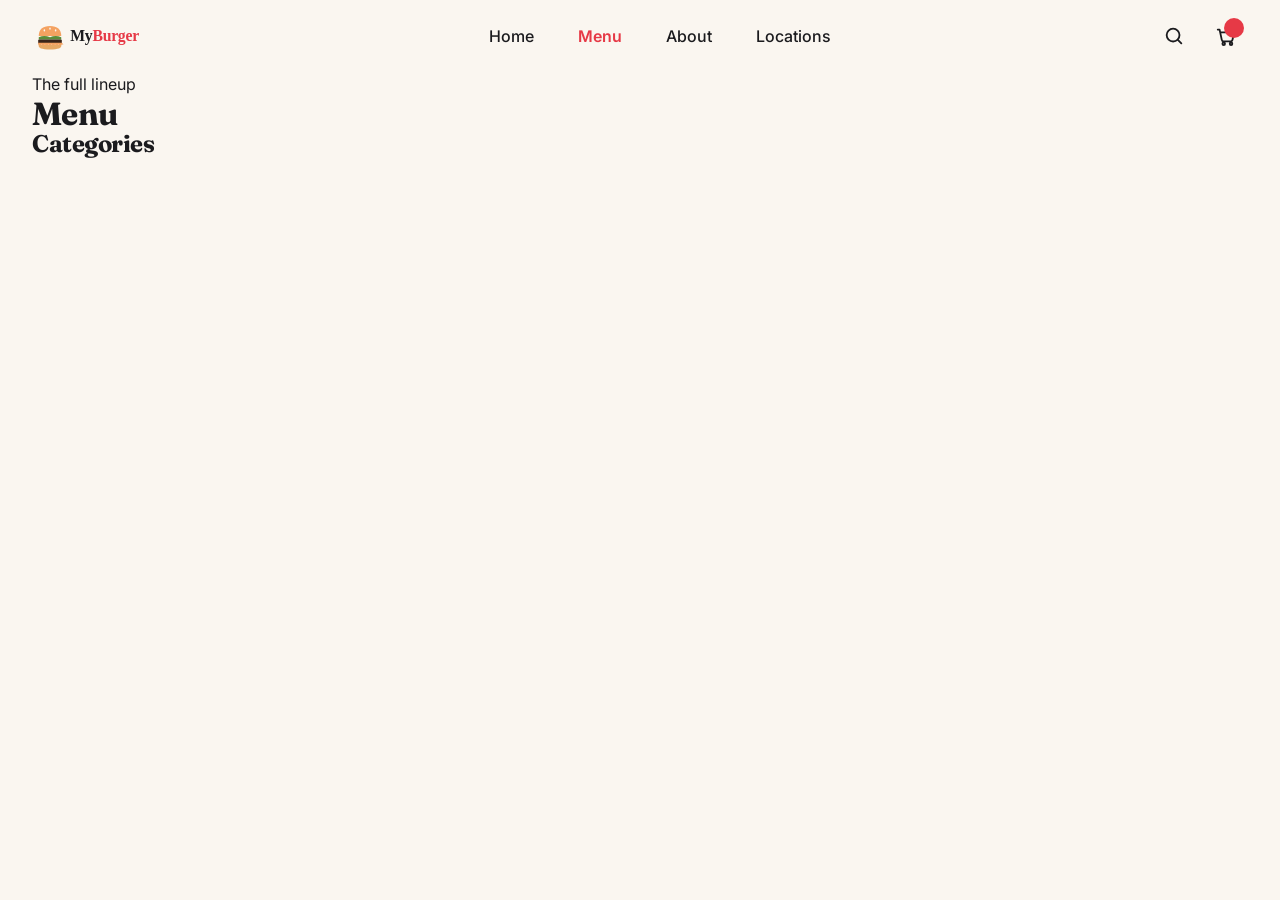
==== menu.html @ c3a46e9c "[Phase 3/Task 3] menu.html -- sticky sidebar + product grid + mobile pill chips + sticky cart bar ==" ====
<!DOCTYPE html>
<html lang="en">
<head>
  <meta charset="UTF-8" />
  <meta name="viewport" content="width=device-width, initial-scale=1, viewport-fit=cover" />
  <meta name="theme-color" content="#FAF6F0" />
  <meta name="description" content="The full MyBurger menu -- burgers, sides, drinks, combos, desserts. Customise and add to cart." />
  <title>MyBurger -- Menu</title>

  <link rel="icon" type="image/svg+xml" href="/assets/img/logo.svg" />

  <link rel="preconnect" href="https://fonts.googleapis.com" />
  <link rel="preconnect" href="https://fonts.gstatic.com" crossorigin />
  <link rel="stylesheet" href="https://fonts.googleapis.com/css2?family=Fraunces:opsz,wght@9..144,700;9..144,900&family=Inter:wght@400;500;600;700&display=swap" />

  <link rel="stylesheet" href="/assets/css/tokens.css" />
  <link rel="stylesheet" href="/assets/css/reset.css" />
  <link rel="stylesheet" href="/assets/css/components.css" />
  <link rel="stylesheet" href="/assets/css/layout-customer.css" />
  <link rel="stylesheet" href="/assets/css/pages/menu.css" />
</head>
<body>
  <div class="c-shell">

    <div data-slot="c-topnav"></div>

    <main class="c-main c-menu" id="main">

      <header class="c-menu__heading c-container">
        <p class="c-menu__eyebrow">The full lineup</p>
        <h1 class="c-menu__title">Menu</h1>
      </header>

      <!-- Mobile horizontal category pill chips (sticky under top-nav) -->
      <nav class="c-menu__chips" aria-label="Category filters" data-menu-chips></nav>

      <div class="c-menu__layout c-container">

        <!-- Desktop sticky category sidebar -->
        <aside class="c-menu__sidebar" aria-label="Categories">
          <h2 class="c-menu__sidebar-title">Categories</h2>
          <ul class="c-menu__sidebar-list" role="list" data-menu-sidebar></ul>
        </aside>

        <!-- Product grid (sections per category) -->
        <section class="c-menu__content" aria-live="polite" data-menu-content>
          <!-- Sections injected by menu.js -->
        </section>
      </div>
    </main>

    <!-- Sticky bottom view-cart bar (mobile, when cart > 0) -->
    <a href="/cart.html"
       class="c-sticky-cart"
       data-cart-sticky
       hidden
       aria-label="View cart">
      <span class="c-sticky-cart__count" data-cart-sticky-count>0</span>
      <span data-cart-sticky-label>View Cart</span>
      <span class="c-sticky-cart__total" data-cart-sticky-total>RM 0.00</span>
    </a>

    <div data-slot="c-bottomnav"></div>
  </div>

  <script src="/assets/js/state.js"></script>
  <script src="/assets/js/api.js"></script>
  <script src="/assets/js/ui.js"></script>
  <script src="/assets/js/customer/nav.js"></script>
  <script src="/assets/js/customer/menu.js"></script>
  <script>
    document.addEventListener('DOMContentLoaded', function () {
      if (window.MyBurger && window.MyBurger.api && window.MyBurger.api.hydrate) {
        window.MyBurger.api.hydrate();
      }
      var nav = window.MyBurger && window.MyBurger.customer && window.MyBurger.customer.nav;
      if (nav) {
        nav.renderTopNav('menu');
        nav.renderBottomNav('menu');
      }
      if (window.MyBurger && window.MyBurger.customer && window.MyBurger.customer.menu) {
        window.MyBurger.customer.menu.render();
      }
    });
  </script>
</body>
</html>
---- assets/css/tokens.css ----
/* ============================================================
   MyBurger -- Design Tokens
   Single source of truth for colors, type, spacing, radius,
   shadow, motion, and breakpoints. All other CSS files reference
   these custom properties. Do not redeclare values here in
   pages/* or components.css -- consume them.
   ============================================================ */

:root {
  /* ---------- Color: Brand palette ---------- */
  --clr-red:      #E63946;   /* Ketchup-red -- primary CTA, active state, error */
  --clr-red-700:  #B62A36;   /* Hover/pressed for primary */
  --clr-red-100:  #FCE3E5;   /* Soft red surface for low-emphasis alerts */

  --clr-mustard:  #F4A261;   /* Mustard -- accent, hover wash, secondary CTA */
  --clr-mustard-700: #C57A3F;
  --clr-mustard-100: #FCEBD8;

  --clr-char:     #1B1B1E;   /* Charcoal -- primary text, dark nav, sidebar */
  --clr-char-800: #2A2A2E;
  --clr-char-600: #4A4A52;

  --clr-cream:    #FAF6F0;   /* Page background -- warmer than #fff */
  --clr-cream-200: #F2EBE0;  /* Card surface on cream pages */

  --clr-pickle:   #5C8C3A;   /* Pickle-green -- dietary, success, "open" state */
  --clr-pickle-700: #466B2C;
  --clr-pickle-100: #E2EFD4;

  --clr-muted:    #6B6B70;   /* Muted body grey -- secondary text, helper labels */
  --clr-line:     #E6E1D7;   /* Hairline divider, input border resting */
  --clr-line-strong: #C9C1B0; /* Stronger divider, input border focus halo */

  --clr-white:    #FFFFFF;
  --clr-black:    #000000;

  /* ---------- Color: Status semantics ---------- */
  --clr-success:  #5C8C3A;   /* aliases pickle */
  --clr-warning:  #F4A261;   /* aliases mustard */
  --clr-danger:   #E63946;   /* aliases red */
  --clr-info:     #3A7BBF;

  /* Time-elapsed chips on Orders kanban */
  --clr-chip-green:  #5C8C3A;  /* < 5 minutes */
  --clr-chip-amber:  #D89B2F;  /* < 10 minutes */
  --clr-chip-red:    #E63946;  /* > 10 minutes */

  /* ---------- Color: Semantic aliases ---------- */
  --bg-page:      var(--clr-cream);
  --bg-surface:   var(--clr-white);
  --bg-surface-alt: var(--clr-cream-200);
  --bg-sidebar:   var(--clr-char);
  --bg-overlay:   rgba(27, 27, 30, 0.55);  /* Modal scrim */

  --text-primary:   var(--clr-char);
  --text-secondary: var(--clr-muted);
  --text-inverse:   var(--clr-cream);
  --text-link:      var(--clr-red);

  --border-default: var(--clr-line);
  --border-strong:  var(--clr-line-strong);

  /* ---------- Typography: Families ---------- */
  --font-display: 'Fraunces', 'Recoleta', Georgia, 'Times New Roman', serif;
  --font-body:    'Inter', system-ui, -apple-system, 'Segoe UI', Roboto, sans-serif;
  --font-mono:    'JetBrains Mono', ui-monospace, SFMono-Regular, Menlo, monospace;

  /* ---------- Typography: Size scale (rem) ---------- */
  --fs-12: 0.75rem;   /* 12px -- micro labels, chip text */
  --fs-14: 0.875rem;  /* 14px -- helper, small body */
  --fs-16: 1rem;      /* 16px -- body default */
  --fs-18: 1.125rem;  /* 18px -- lead body */
  --fs-20: 1.25rem;   /* 20px -- subheading */
  --fs-24: 1.5rem;    /* 24px -- card title */
  --fs-28: 1.75rem;   /* 28px -- section heading mobile */
  --fs-32: 2rem;      /* 32px -- section heading desktop */
  --fs-40: 2.5rem;    /* 40px -- page title */
  --fs-48: 3rem;      /* 48px -- hero mobile */
  --fs-64: 4rem;      /* 64px -- hero desktop */
  --fs-80: 5rem;      /* 80px -- hero XL desktop */
  --fs-96: 6rem;      /* 96px -- hero giant (only used for ultra-wide) */

  /* ---------- Typography: Weights ---------- */
  --fw-regular: 400;
  --fw-medium:  500;
  --fw-semibold: 600;
  --fw-bold:    700;
  --fw-black:   900;

  /* ---------- Typography: Line height ---------- */
  --lh-tight:   1.1;
  --lh-snug:    1.25;
  --lh-normal:  1.5;
  --lh-relaxed: 1.65;

  /* ---------- Typography: Tracking ---------- */
  --tracking-tight:  -0.02em;
  --tracking-normal:  0;
  --tracking-wide:    0.04em;
  --tracking-caps:    0.08em;

  /* ---------- Spacing scale (4px base) ---------- */
  --sp-0:   0;
  --sp-1:   0.25rem;   /* 4px */
  --sp-2:   0.5rem;    /* 8px */
  --sp-3:   0.75rem;   /* 12px */
  --sp-4:   1rem;      /* 16px */
  --sp-5:   1.25rem;   /* 20px */
  --sp-6:   1.5rem;    /* 24px */
  --sp-8:   2rem;      /* 32px */
  --sp-10:  2.5rem;    /* 40px */
  --sp-12:  3rem;      /* 48px */
  --sp-16:  4rem;      /* 64px */
  --sp-20:  5rem;      /* 80px */
  --sp-24:  6rem;      /* 96px */

  /* ---------- Radius ---------- */
  --radius-input:  8px;
  --radius-card:   12px;
  --radius-sheet:  16px;
  --radius-pill:   999px;

  /* ---------- Shadow ---------- */
  --shadow-rest:    0 4px 16px rgba(0, 0, 0, 0.06);
  --shadow-hover:   0 8px 24px rgba(0, 0, 0, 0.10);
  --shadow-modal:   0 24px 64px rgba(0, 0, 0, 0.18);
  --shadow-drawer:  -16px 0 48px rgba(0, 0, 0, 0.12);
  --shadow-sheet:    0 -12px 32px rgba(0, 0, 0, 0.10);
  --shadow-inset-focus: inset 0 0 0 2px var(--clr-red);

  /* ---------- Z-index scale ---------- */
  --z-base:        0;
  --z-sticky:      100;   /* top-nav, bottom-nav, sticky bars */
  --z-dropdown:    200;
  --z-overlay:     900;   /* scrim */
  --z-drawer:      1000;
  --z-modal:       1100;
  --z-toast:       1200;

  /* ---------- Motion ---------- */
  --ease-out:      cubic-bezier(0.16, 1, 0.3, 1);
  --ease-in-out:   cubic-bezier(0.65, 0, 0.35, 1);
  --dur-fast:      120ms;
  --dur-base:      180ms;
  --dur-slow:      280ms;
  --dur-sheet:     320ms;

  /* Add-to-cart pop animation duration matches plan spec (180ms ease-out) */
  --dur-pop:       180ms;

  /* ---------- Touch / hit target ---------- */
  --touch-min:     44px;
  --touch-comfort: 48px;

  /* ---------- Breakpoints (for JS reference; CSS uses media queries directly) ---------- */
  --bp-mobile-max:  767px;
  --bp-tablet-min:  768px;
  --bp-tablet-max:  1023px;
  --bp-desktop-min: 1024px;
  --bp-wide-min:    1440px;

  /* ---------- Layout: Fixed chrome dimensions ---------- */
  --nav-height-desktop:    72px;
  --nav-height-mobile:     56px;
  --bottom-nav-height:     64px;
  --sidebar-width:         200px;
  --sidebar-width-collapsed: 64px;
  --container-max:         1280px;
}

/* ---------- Dark surface inversion for admin sidebar / overlays ---------- */
.is-dark {
  --bg-surface:   var(--clr-char);
  --text-primary: var(--clr-cream);
  --text-secondary: rgba(250, 246, 240, 0.65);
  --border-default: rgba(250, 246, 240, 0.12);
}
---- assets/css/components.css ----
/* ============================================================
   MyBurger -- Components
   Reusable UI primitives consumed by every page. Load order:
     1. tokens.css  (variables)
     2. reset.css   (baseline)
     3. components.css  (this file)
     4. layout-*.css    (page chrome)
     5. pages/*.css     (per-page overrides)
   ============================================================ */


/* ============================================================
   Buttons
   .btn is the base; modifiers set palette + emphasis.
   Variants: .btn--primary, .btn--secondary, .btn--ghost
   Sizes:    .btn--sm, .btn--lg, .btn--block
   ============================================================ */

.btn {
  display: inline-flex;
  align-items: center;
  justify-content: center;
  gap: var(--sp-2);
  min-height: var(--touch-min);
  padding: var(--sp-3) var(--sp-5);
  border-radius: var(--radius-pill);
  font-family: var(--font-body);
  font-size: var(--fs-16);
  font-weight: var(--fw-semibold);
  letter-spacing: var(--tracking-normal);
  line-height: var(--lh-snug);
  text-align: center;
  white-space: nowrap;
  cursor: pointer;
  user-select: none;
  transition:
    background-color var(--dur-base) var(--ease-out),
    color            var(--dur-base) var(--ease-out),
    box-shadow       var(--dur-base) var(--ease-out),
    transform        var(--dur-fast) var(--ease-out);
}

.btn:disabled,
.btn[aria-disabled='true'] {
  opacity: 0.5;
  cursor: not-allowed;
  pointer-events: none;
}

.btn:active:not(:disabled) {
  transform: translateY(1px);
}

/* ---- Primary: ketchup-red, white text, the headline CTA ---- */
.btn--primary {
  background-color: var(--clr-red);
  color: var(--clr-white);
  box-shadow: var(--shadow-rest);
}

.btn--primary:hover:not(:disabled) {
  background-color: var(--clr-red-700);
  box-shadow: var(--shadow-hover);
}

/* ---- Secondary: charcoal outline on cream, for "View Menu" pair-CTA ---- */
.btn--secondary {
  background-color: transparent;
  color: var(--clr-char);
  box-shadow: inset 0 0 0 1.5px var(--clr-char);
}

.btn--secondary:hover:not(:disabled) {
  background-color: var(--clr-char);
  color: var(--clr-cream);
}

/* ---- Ghost: text-only, subtle hover wash. For toolbar / inline actions ---- */
.btn--ghost {
  background-color: transparent;
  color: var(--clr-char);
  padding-inline: var(--sp-4);
}

.btn--ghost:hover:not(:disabled) {
  background-color: var(--clr-mustard-100);
  color: var(--clr-char);
}

/* ---- Danger: destructive actions (delete, refund, 86) ---- */
.btn--danger {
  background-color: transparent;
  color: var(--clr-red);
  box-shadow: inset 0 0 0 1.5px var(--clr-red);
}

.btn--danger:hover:not(:disabled) {
  background-color: var(--clr-red);
  color: var(--clr-white);
}

/* ---- Size + width modifiers ---- */
.btn--sm {
  min-height: 36px;
  padding: var(--sp-2) var(--sp-3);
  font-size: var(--fs-14);
}

.btn--lg {
  min-height: var(--touch-comfort);
  padding: var(--sp-4) var(--sp-8);
  font-size: var(--fs-18);
}

.btn--block {
  display: flex;
  width: 100%;
}

/* Add-to-cart pop animation -- attach .is-pop briefly via JS after add */
@keyframes mb-cart-pop {
  0%   { transform: scale(1); }
  50%  { transform: scale(1.08); }
  100% { transform: scale(1); }
}

.btn.is-pop {
  animation: mb-cart-pop var(--dur-pop) var(--ease-out);
}


/* ============================================================
   Card
   Generic surface used by product tiles, KPI cards, widget panels.
   ============================================================ */

.card {
  background-color: var(--bg-surface);
  border-radius: var(--radius-card);
  box-shadow: var(--shadow-rest);
  overflow: hidden;
  transition: box-shadow var(--dur-base) var(--ease-out),
              transform  var(--dur-base) var(--ease-out);
}

.card--interactive {
  cursor: pointer;
}

.card--interactive:hover {
  box-shadow: var(--shadow-hover);
  transform: translateY(-2px);
}

.card__media {
  position: relative;
  aspect-ratio: 4 / 3;
  background-color: var(--bg-surface-alt);
  overflow: hidden;
}

.card__media--portrait {
  aspect-ratio: 4 / 5;
}

.card__media img {
  width: 100%;
  height: 100%;
  object-fit: cover;
  transition: transform var(--dur-slow) var(--ease-out);
}

.card--interactive:hover .card__media img {
  transform: scale(1.03);
}

.card__body {
  padding: var(--sp-4);
  display: flex;
  flex-direction: column;
  gap: var(--sp-2);
}

.card__title {
  font-family: var(--font-display);
  font-size: var(--fs-20);
  font-weight: var(--fw-bold);
  line-height: var(--lh-snug);
  color: var(--text-primary);
}

.card__desc {
  font-size: var(--fs-14);
  color: var(--text-secondary);
  line-height: var(--lh-normal);
  display: -webkit-box;
  -webkit-line-clamp: 2;
  -webkit-box-orient: vertical;
  overflow: hidden;
}

.card__price {
  font-family: var(--font-body);
  font-variant-numeric: tabular-nums;
  font-size: var(--fs-16);
  font-weight: var(--fw-semibold);
  color: var(--text-primary);
}

.card__footer {
  display: flex;
  align-items: center;
  justify-content: space-between;
  padding-top: var(--sp-2);
}


/* ============================================================
   Modal (centered overlay -- desktop + tablet)
   Pair with .modal-overlay for backdrop scrim.
   ============================================================ */

.modal-overlay {
  position: fixed;
  inset: 0;
  background-color: var(--bg-overlay);
  z-index: var(--z-overlay);
  opacity: 0;
  pointer-events: none;
  transition: opacity var(--dur-base) var(--ease-out);
}

.modal-overlay.is-open {
  opacity: 1;
  pointer-events: auto;
}

.modal {
  position: fixed;
  top: 50%;
  left: 50%;
  transform: translate(-50%, -48%) scale(0.96);
  width: min(560px, calc(100vw - var(--sp-8)));
  max-height: calc(100dvh - var(--sp-12));
  background-color: var(--bg-surface);
  border-radius: var(--radius-card);
  box-shadow: var(--shadow-modal);
  z-index: var(--z-modal);
  display: flex;
  flex-direction: column;
  opacity: 0;
  pointer-events: none;
  transition:
    opacity   var(--dur-base) var(--ease-out),
    transform var(--dur-base) var(--ease-out);
}

.modal.is-open {
  transform: translate(-50%, -50%) scale(1);
  opacity: 1;
  pointer-events: auto;
}

.modal__header {
  display: flex;
  align-items: center;
  justify-content: space-between;
  gap: var(--sp-3);
  padding: var(--sp-4) var(--sp-5);
  border-bottom: 1px solid var(--border-default);
}

.modal__title {
  font-family: var(--font-display);
  font-size: var(--fs-24);
  font-weight: var(--fw-bold);
  color: var(--text-primary);
}

.modal__close {
  width: var(--touch-min);
  height: var(--touch-min);
  border-radius: var(--radius-pill);
  display: inline-flex;
  align-items: center;
  justify-content: center;
  color: var(--clr-muted);
  transition: background-color var(--dur-fast) var(--ease-out),
              color            var(--dur-fast) var(--ease-out);
}

.modal__close:hover {
  background-color: var(--clr-cream-200);
  color: var(--clr-char);
}

.modal__body {
  padding: var(--sp-5);
  overflow-y: auto;
  flex: 1;
}

.modal__footer {
  display: flex;
  align-items: center;
  justify-content: flex-end;
  gap: var(--sp-3);
  padding: var(--sp-4) var(--sp-5);
  border-top: 1px solid var(--border-default);
  background-color: var(--bg-surface);
  position: sticky;
  bottom: 0;
}


/* ============================================================
   Drawer (right-side slide -- desktop cart, admin detail)
   ============================================================ */

.drawer {
  position: fixed;
  top: 0;
  right: 0;
  width: min(420px, 100vw);
  height: 100dvh;
  background-color: var(--bg-surface);
  box-shadow: var(--shadow-drawer);
  z-index: var(--z-drawer);
  transform: translateX(100%);
  display: flex;
  flex-direction: column;
  transition: transform var(--dur-slow) var(--ease-out);
}

.drawer.is-open {
  transform: translateX(0);
}

.drawer__header {
  display: flex;
  align-items: center;
  justify-content: space-between;
  gap: var(--sp-3);
  padding: var(--sp-4) var(--sp-5);
  border-bottom: 1px solid var(--border-default);
}

.drawer__title {
  font-family: var(--font-display);
  font-size: var(--fs-20);
  font-weight: var(--fw-bold);
}

.drawer__body {
  padding: var(--sp-5);
  overflow-y: auto;
  flex: 1;
}

.drawer__footer {
  padding: var(--sp-4) var(--sp-5);
  border-top: 1px solid var(--border-default);
  background-color: var(--bg-surface);
}


/* ============================================================
   Bottom Sheet (mobile cart, customization modal, detail panes)
   ============================================================ */

.sheet {
  position: fixed;
  left: 0;
  right: 0;
  bottom: 0;
  max-height: 92dvh;
  background-color: var(--bg-surface);
  border-top-left-radius: var(--radius-sheet);
  border-top-right-radius: var(--radius-sheet);
  box-shadow: var(--shadow-sheet);
  z-index: var(--z-drawer);
  transform: translateY(100%);
  display: flex;
  flex-direction: column;
  transition: transform var(--dur-sheet) var(--ease-out);
}

.sheet.is-open {
  transform: translateY(0);
}

.sheet__grabber {
  width: 40px;
  height: 4px;
  border-radius: var(--radius-pill);
  background-color: var(--clr-line-strong);
  margin: var(--sp-3) auto var(--sp-2);
}

.sheet__header {
  display: flex;
  align-items: center;
  justify-content: space-between;
  gap: var(--sp-3);
  padding: var(--sp-2) var(--sp-5) var(--sp-3);
}

.sheet__title {
  font-family: var(--font-display);
  font-size: var(--fs-20);
  font-weight: var(--fw-bold);
}

.sheet__body {
  padding: var(--sp-4) var(--sp-5);
  overflow-y: auto;
  flex: 1;
}

.sheet__footer {
  padding: var(--sp-4) var(--sp-5);
  border-top: 1px solid var(--border-default);
  background-color: var(--bg-surface);
  position: sticky;
  bottom: 0;
}


/* ============================================================
   Pill Chip (category filters, dietary tags, status filters)
   ============================================================ */

.pill {
  display: inline-flex;
  align-items: center;
  gap: var(--sp-2);
  min-height: 32px;
  padding: var(--sp-1) var(--sp-3);
  border-radius: var(--radius-pill);
  background-color: var(--bg-surface);
  color: var(--text-primary);
  font-size: var(--fs-14);
  font-weight: var(--fw-medium);
  line-height: 1;
  white-space: nowrap;
  box-shadow: inset 0 0 0 1px var(--border-default);
  cursor: pointer;
  user-select: none;
  transition:
    background-color var(--dur-fast) var(--ease-out),
    color            var(--dur-fast) var(--ease-out),
    box-shadow       var(--dur-fast) var(--ease-out);
}

.pill:hover {
  background-color: var(--clr-cream-200);
}

.pill.is-active {
  background-color: var(--clr-char);
  color: var(--clr-cream);
  box-shadow: inset 0 0 0 1px var(--clr-char);
}

.pill--dietary {
  background-color: var(--clr-pickle-100);
  color: var(--clr-pickle-700);
  box-shadow: inset 0 0 0 1px var(--clr-pickle-100);
}

.pill--spicy {
  background-color: var(--clr-red-100);
  color: var(--clr-red-700);
  box-shadow: inset 0 0 0 1px var(--clr-red-100);
}


/* ============================================================
   Badge (cart count, status, low-stock indicator)
   ============================================================ */

.badge {
  display: inline-flex;
  align-items: center;
  justify-content: center;
  min-width: 20px;
  height: 20px;
  padding: 0 6px;
  border-radius: var(--radius-pill);
  background-color: var(--clr-red);
  color: var(--clr-white);
  font-size: var(--fs-12);
  font-weight: var(--fw-bold);
  line-height: 1;
  font-variant-numeric: tabular-nums;
}

.badge--muted {
  background-color: var(--clr-muted);
}

.badge--success {
  background-color: var(--clr-success);
}

.badge--warning {
  background-color: var(--clr-chip-amber);
  color: var(--clr-char);
}

.badge--danger {
  background-color: var(--clr-danger);
}

.badge--dot {
  width: 8px;
  height: 8px;
  min-width: 0;
  padding: 0;
}

/* Status -- order kanban chips (NEW / PREP / READY / DONE) */
.status {
  display: inline-flex;
  align-items: center;
  gap: var(--sp-1);
  padding: 2px var(--sp-2);
  border-radius: var(--radius-pill);
  font-size: var(--fs-12);
  font-weight: var(--fw-semibold);
  letter-spacing: var(--tracking-caps);
  text-transform: uppercase;
}

.status--new      { background-color: var(--clr-red-100);    color: var(--clr-red-700); }
.status--prep     { background-color: var(--clr-mustard-100); color: var(--clr-mustard-700); }
.status--ready    { background-color: var(--clr-pickle-100); color: var(--clr-pickle-700); }
.status--done     { background-color: var(--clr-cream-200);  color: var(--clr-muted); }

/* Time-elapsed chip on Orders kanban */
.time-chip {
  display: inline-flex;
  align-items: center;
  gap: var(--sp-1);
  font-size: var(--fs-12);
  font-weight: var(--fw-semibold);
  font-variant-numeric: tabular-nums;
}

.time-chip--green { color: var(--clr-chip-green); }
.time-chip--amber { color: var(--clr-chip-amber); }
.time-chip--red   { color: var(--clr-chip-red);   }


/* ============================================================
   Quantity Stepper ([-] N [+])
   ============================================================ */

.qty {
  display: inline-flex;
  align-items: center;
  gap: var(--sp-2);
  background-color: var(--bg-surface);
  border-radius: var(--radius-pill);
  box-shadow: inset 0 0 0 1px var(--border-default);
  padding: var(--sp-1);
}

.qty__btn {
  width: 36px;
  height: 36px;
  border-radius: var(--radius-pill);
  display: inline-flex;
  align-items: center;
  justify-content: center;
  color: var(--clr-char);
  font-size: var(--fs-20);
  font-weight: var(--fw-bold);
  line-height: 1;
  transition: background-color var(--dur-fast) var(--ease-out);
}

.qty__btn:hover:not(:disabled) {
  background-color: var(--clr-cream-200);
}

.qty__btn:disabled {
  color: var(--clr-line-strong);
  cursor: not-allowed;
}

.qty__value {
  min-width: 24px;
  text-align: center;
  font-size: var(--fs-16);
  font-weight: var(--fw-semibold);
  font-variant-numeric: tabular-nums;
}

/* The "+ add to cart" round button used on product cards */
.qty-add {
  width: 40px;
  height: 40px;
  border-radius: var(--radius-pill);
  background-color: var(--clr-red);
  color: var(--clr-white);
  display: inline-flex;
  align-items: center;
  justify-content: center;
  font-size: var(--fs-20);
  font-weight: var(--fw-bold);
  line-height: 1;
  box-shadow: var(--shadow-rest);
  cursor: pointer;
  transition: background-color var(--dur-fast) var(--ease-out),
              box-shadow       var(--dur-fast) var(--ease-out),
              transform        var(--dur-fast) var(--ease-out);
}

.qty-add:hover {
  background-color: var(--clr-red-700);
  box-shadow: var(--shadow-hover);
}


/* ============================================================
   Form Inputs (text, email, tel, number, textarea, select)
   ============================================================ */

.field {
  display: flex;
  flex-direction: column;
  gap: var(--sp-2);
}

.field__label {
  font-size: var(--fs-14);
  font-weight: var(--fw-medium);
  color: var(--text-primary);
}

.field__hint {
  font-size: var(--fs-12);
  color: var(--text-secondary);
}

.field__error {
  font-size: var(--fs-12);
  color: var(--clr-danger);
}

.input,
.textarea,
.select {
  width: 100%;
  min-height: var(--touch-min);
  padding: var(--sp-3) var(--sp-4);
  background-color: var(--bg-surface);
  color: var(--text-primary);
  border-radius: var(--radius-input);
  box-shadow: inset 0 0 0 1px var(--border-default);
  font-family: var(--font-body);
  font-size: var(--fs-16);
  line-height: var(--lh-normal);
  transition: box-shadow var(--dur-fast) var(--ease-out),
              background-color var(--dur-fast) var(--ease-out);
}

.input::placeholder,
.textarea::placeholder {
  color: var(--clr-muted);
}

.input:hover,
.textarea:hover,
.select:hover {
  box-shadow: inset 0 0 0 1px var(--border-strong);
}

.input:focus,
.textarea:focus,
.select:focus {
  outline: none;
  box-shadow: inset 0 0 0 2px var(--clr-red);
}

.input.is-error,
.textarea.is-error,
.select.is-error {
  box-shadow: inset 0 0 0 2px var(--clr-danger);
}

.textarea {
  min-height: 96px;
  resize: vertical;
  padding-block: var(--sp-3);
}

.select {
  appearance: none;
  background-image: linear-gradient(45deg, transparent 50%, var(--clr-char) 50%),
                    linear-gradient(135deg, var(--clr-char) 50%, transparent 50%);
  background-position:
    calc(100% - 18px) calc(50% + 2px),
    calc(100% - 13px) calc(50% + 2px);
  background-size: 5px 5px, 5px 5px;
  background-repeat: no-repeat;
  padding-right: var(--sp-8);
}

/* ---- Radio + Checkbox row ---- */
.choice {
  display: inline-flex;
  align-items: center;
  gap: var(--sp-2);
  min-height: var(--touch-min);
  padding: var(--sp-2) var(--sp-3);
  border-radius: var(--radius-input);
  cursor: pointer;
  user-select: none;
  transition: background-color var(--dur-fast) var(--ease-out);
}

.choice:hover {
  background-color: var(--clr-cream-200);
}

.choice input[type='radio'],
.choice input[type='checkbox'] {
  width: 20px;
  height: 20px;
  accent-color: var(--clr-red);
  cursor: pointer;
}

.choice__label {
  font-size: var(--fs-16);
  color: var(--text-primary);
}

.choice__price {
  margin-left: auto;
  font-size: var(--fs-14);
  color: var(--text-secondary);
  font-variant-numeric: tabular-nums;
}

/* Inline group of choices (radio set or checkbox set) */
.choice-group {
  display: flex;
  flex-wrap: wrap;
  gap: var(--sp-2);
}


/* ============================================================
   Toast (top-right ephemeral notification)
   ============================================================ */

.toast-stack {
  position: fixed;
  top: var(--sp-5);
  right: var(--sp-5);
  display: flex;
  flex-direction: column;
  gap: var(--sp-2);
  z-index: var(--z-toast);
  pointer-events: none;
}

@media (max-width: 767px) {
  .toast-stack {
    top: auto;
    bottom: calc(var(--bottom-nav-height) + var(--sp-4));
    left: var(--sp-4);
    right: var(--sp-4);
    align-items: stretch;
  }
}

.toast {
  display: flex;
  align-items: flex-start;
  gap: var(--sp-3);
  min-width: 280px;
  max-width: 420px;
  padding: var(--sp-3) var(--sp-4);
  background-color: var(--clr-char);
  color: var(--clr-cream);
  border-radius: var(--radius-card);
  box-shadow: var(--shadow-hover);
  font-size: var(--fs-14);
  line-height: var(--lh-snug);
  pointer-events: auto;
  transform: translateX(16px);
  opacity: 0;
  transition: opacity var(--dur-base) var(--ease-out),
              transform var(--dur-base) var(--ease-out);
}

.toast.is-show {
  opacity: 1;
  transform: translateX(0);
}

.toast--success {
  background-color: var(--clr-pickle-700);
}

.toast--warning {
  background-color: var(--clr-mustard-700);
  color: var(--clr-char);
}

.toast--danger {
  background-color: var(--clr-red-700);
}

.toast__icon {
  font-size: var(--fs-18);
  line-height: 1;
}

.toast__message {
  flex: 1;
}

.toast__close {
  color: inherit;
  opacity: 0.7;
  font-size: var(--fs-16);
  line-height: 1;
  padding: 0 var(--sp-1);
  transition: opacity var(--dur-fast) var(--ease-out);
}

.toast__close:hover {
  opacity: 1;
}


/* ============================================================
   Utility primitives used inside components
   ============================================================ */

.divider {
  height: 1px;
  background-color: var(--border-default);
  border: 0;
  margin-block: var(--sp-3);
}

.hstack {
  display: flex;
  flex-direction: row;
  align-items: center;
  gap: var(--sp-3);
}

.vstack {
  display: flex;
  flex-direction: column;
  gap: var(--sp-3);
}

.spacer {
  flex: 1;
}
---- assets/css/layout-customer.css ----
/* ============================================================
   MyBurger -- Customer Layout
   Page chrome shared by every customer-facing surface:
   top-nav, mobile bottom-nav, hero, bento grid, product
   card grid, sticky cart bar, footer. Load AFTER components.css.
   ============================================================ */


/* ============================================================
   Customer Shell
   ============================================================ */

.c-shell {
  display: flex;
  flex-direction: column;
  min-height: 100dvh;
  background-color: var(--bg-page);
}

.c-main {
  flex: 1;
  width: 100%;
}

/* On mobile, leave room for the fixed bottom-nav so content does not hide under it */
@media (max-width: 767px) {
  .c-main {
    padding-bottom: calc(var(--bottom-nav-height) + var(--sp-4));
  }
}

.c-container {
  width: 100%;
  max-width: var(--container-max);
  margin-inline: auto;
  padding-inline: var(--sp-4);
}

@media (min-width: 768px) {
  .c-container {
    padding-inline: var(--sp-6);
  }
}

@media (min-width: 1024px) {
  .c-container {
    padding-inline: var(--sp-8);
  }
}


/* ============================================================
   Top Nav (sticky, transparent over hero -> solid on scroll)
   The .is-solid class is toggled by JS once page scroll > 16px.
   ============================================================ */

.c-topnav {
  position: sticky;
  top: 0;
  z-index: var(--z-sticky);
  width: 100%;
  background-color: transparent;
  backdrop-filter: none;
  transition:
    background-color var(--dur-base) var(--ease-out),
    box-shadow       var(--dur-base) var(--ease-out),
    backdrop-filter  var(--dur-base) var(--ease-out);
}

.c-topnav.is-solid {
  background-color: rgba(250, 246, 240, 0.92);
  backdrop-filter: saturate(140%) blur(10px);
  box-shadow: 0 1px 0 var(--border-default);
}

.c-topnav__inner {
  display: flex;
  align-items: center;
  gap: var(--sp-4);
  height: var(--nav-height-mobile);
  max-width: var(--container-max);
  margin-inline: auto;
  padding-inline: var(--sp-4);
}

@media (min-width: 1024px) {
  .c-topnav__inner {
    height: var(--nav-height-desktop);
    padding-inline: var(--sp-8);
    gap: var(--sp-6);
  }
}

.c-topnav__logo {
  display: inline-flex;
  align-items: center;
  gap: var(--sp-2);
  height: 36px;
}

.c-topnav__logo img,
.c-topnav__logo svg {
  height: 100%;
  width: auto;
}

.c-topnav__links {
  display: none;
  align-items: center;
  gap: var(--sp-5);
  flex: 1;
  justify-content: center;
}

@media (min-width: 1024px) {
  .c-topnav__links {
    display: inline-flex;
  }
}

.c-topnav__link {
  font-family: var(--font-body);
  font-size: var(--fs-16);
  font-weight: var(--fw-medium);
  color: var(--text-primary);
  padding: var(--sp-2) var(--sp-3);
  border-radius: var(--radius-pill);
  position: relative;
  transition: color var(--dur-fast) var(--ease-out),
              background-color var(--dur-fast) var(--ease-out);
}

.c-topnav__link:hover {
  background-color: var(--clr-mustard-100);
}

.c-topnav__link.is-active {
  color: var(--clr-red);
  font-weight: var(--fw-semibold);
}

.c-topnav__actions {
  display: inline-flex;
  align-items: center;
  gap: var(--sp-2);
  margin-left: auto;
}

.c-topnav__icon-btn {
  position: relative;
  width: var(--touch-min);
  height: var(--touch-min);
  border-radius: var(--radius-pill);
  display: inline-flex;
  align-items: center;
  justify-content: center;
  color: var(--clr-char);
  transition: background-color var(--dur-fast) var(--ease-out);
}

.c-topnav__icon-btn:hover {
  background-color: var(--clr-cream-200);
}

.c-topnav__icon-btn svg {
  width: 22px;
  height: 22px;
}

.c-topnav__cart-badge {
  position: absolute;
  top: 4px;
  right: 4px;
  pointer-events: none;
}

.c-topnav__hamburger {
  display: inline-flex;
}

@media (min-width: 1024px) {
  .c-topnav__hamburger {
    display: none;
  }
}


/* ============================================================
   Bottom Nav (mobile only -- fixed, 4-tab customer variant)
   Admin variant is in layout-admin.css with 5 tabs.
   ============================================================ */

.c-bottomnav {
  display: none;
  position: fixed;
  bottom: 0;
  left: 0;
  right: 0;
  height: var(--bottom-nav-height);
  background-color: var(--bg-surface);
  border-top: 1px solid var(--border-default);
  z-index: var(--z-sticky);
  padding-bottom: env(safe-area-inset-bottom, 0px);
}

@media (max-width: 767px) {
  .c-bottomnav {
    display: flex;
  }
}

.c-bottomnav__inner {
  display: grid;
  grid-template-columns: repeat(4, 1fr);
  height: 100%;
  width: 100%;
}

.c-bottomnav__item {
  position: relative;
  display: inline-flex;
  flex-direction: column;
  align-items: center;
  justify-content: center;
  gap: 2px;
  color: var(--clr-muted);
  font-size: var(--fs-12);
  font-weight: var(--fw-medium);
  transition: color var(--dur-fast) var(--ease-out);
}

.c-bottomnav__item svg {
  width: 22px;
  height: 22px;
}

.c-bottomnav__item.is-active {
  color: var(--clr-red);
}

.c-bottomnav__item.is-active svg {
  stroke-width: 2.25;
}

.c-bottomnav__badge {
  position: absolute;
  top: 8px;
  left: calc(50% + 6px);
}


/* ============================================================
   Hero (landing page)
   ============================================================ */

.c-hero {
  position: relative;
  width: 100%;
  background-color: var(--clr-cream);
  overflow: hidden;
}

.c-hero__inner {
  display: grid;
  grid-template-columns: 1fr;
  gap: var(--sp-8);
  align-items: center;
  max-width: var(--container-max);
  margin-inline: auto;
  padding: var(--sp-8) var(--sp-4) var(--sp-12);
}

@media (min-width: 1024px) {
  .c-hero__inner {
    grid-template-columns: 1.05fr 1fr;
    gap: var(--sp-12);
    padding: var(--sp-16) var(--sp-8) var(--sp-20);
  }
}

.c-hero__copy {
  display: flex;
  flex-direction: column;
  gap: var(--sp-5);
  order: 2;
}

@media (min-width: 1024px) {
  .c-hero__copy {
    order: 1;
  }
}

.c-hero__eyebrow {
  font-family: var(--font-body);
  font-size: var(--fs-14);
  font-weight: var(--fw-semibold);
  letter-spacing: var(--tracking-caps);
  text-transform: uppercase;
  color: var(--clr-red);
}

.c-hero__title {
  font-family: var(--font-display);
  font-size: clamp(var(--fs-40), 7vw, var(--fs-80));
  font-weight: var(--fw-black);
  line-height: var(--lh-tight);
  letter-spacing: var(--tracking-tight);
  color: var(--clr-char);
}

.c-hero__title-divider {
  width: 80px;
  height: 4px;
  background-color: var(--clr-red);
  border: 0;
  margin: var(--sp-2) 0 0;
}

.c-hero__subtext {
  font-size: var(--fs-18);
  line-height: var(--lh-relaxed);
  color: var(--text-secondary);
  max-width: 52ch;
}

.c-hero__ctas {
  display: flex;
  flex-wrap: wrap;
  gap: var(--sp-3);
  margin-top: var(--sp-2);
}

.c-hero__media {
  position: relative;
  order: 1;
  aspect-ratio: 4 / 5;
  border-radius: var(--radius-card);
  background-color: var(--bg-surface-alt);
  overflow: hidden;
  box-shadow: var(--shadow-hover);
}

@media (min-width: 1024px) {
  .c-hero__media {
    order: 2;
    aspect-ratio: 4 / 3;
  }
}

.c-hero__media img,
.c-hero__media svg {
  width: 100%;
  height: 100%;
  object-fit: cover;
}


/* ============================================================
   Section -- a horizontal band between hero and footer
   ============================================================ */

.c-section {
  padding-block: var(--sp-10);
}

@media (min-width: 1024px) {
  .c-section {
    padding-block: var(--sp-16);
  }
}

.c-section__header {
  display: flex;
  align-items: baseline;
  justify-content: space-between;
  gap: var(--sp-4);
  margin-bottom: var(--sp-6);
}

.c-section__title {
  font-family: var(--font-display);
  font-size: var(--fs-28);
  font-weight: var(--fw-bold);
  letter-spacing: var(--tracking-caps);
  text-transform: uppercase;
  color: var(--clr-char);
}

@media (min-width: 1024px) {
  .c-section__title {
    font-size: var(--fs-32);
  }
}

.c-section__more {
  font-size: var(--fs-14);
  font-weight: var(--fw-semibold);
  color: var(--clr-red);
}

.c-section__more:hover {
  text-decoration: underline;
}


/* ============================================================
   Product Card Grid (used on Home Popular + Menu page)
   ============================================================ */

.c-product-grid {
  display: grid;
  gap: var(--sp-4);
  grid-template-columns: repeat(2, 1fr);
}

@media (min-width: 768px) {
  .c-product-grid {
    grid-template-columns: repeat(3, 1fr);
    gap: var(--sp-5);
  }
}

@media (min-width: 1024px) {
  .c-product-grid {
    grid-template-columns: repeat(4, 1fr);
    gap: var(--sp-6);
  }
}

/* Product card -- composes the base .card with menu-specific bits */
.c-product {
  display: flex;
  flex-direction: column;
}

.c-product__chips {
  position: absolute;
  top: var(--sp-2);
  left: var(--sp-2);
  display: flex;
  gap: var(--sp-1);
}

.c-product__chips .pill {
  min-height: 24px;
  padding: 2px var(--sp-2);
  font-size: var(--fs-12);
  background-color: rgba(255, 255, 255, 0.92);
  box-shadow: var(--shadow-rest);
}


/* ============================================================
   Bento Grid (Categories tile on Home)
   ============================================================ */

.c-bento {
  display: grid;
  gap: var(--sp-4);
  grid-template-columns: repeat(2, 1fr);
  grid-auto-rows: 140px;
}

@media (min-width: 768px) {
  .c-bento {
    grid-template-columns: repeat(4, 1fr);
    grid-auto-rows: 180px;
    gap: var(--sp-5);
  }
}

@media (min-width: 1024px) {
  .c-bento {
    grid-template-columns: repeat(6, 1fr);
    grid-auto-rows: 200px;
    gap: var(--sp-6);
  }
}

.c-bento__tile {
  position: relative;
  border-radius: var(--radius-card);
  overflow: hidden;
  box-shadow: var(--shadow-rest);
  background-color: var(--bg-surface-alt);
  cursor: pointer;
  transition: box-shadow var(--dur-base) var(--ease-out),
              transform  var(--dur-base) var(--ease-out);
}

.c-bento__tile:hover {
  box-shadow: var(--shadow-hover);
  transform: translateY(-2px);
}

.c-bento__tile img,
.c-bento__tile svg {
  position: absolute;
  inset: 0;
  width: 100%;
  height: 100%;
  object-fit: cover;
  transition: transform var(--dur-slow) var(--ease-out);
}

.c-bento__tile:hover img,
.c-bento__tile:hover svg {
  transform: scale(1.04);
}

.c-bento__tile::after {
  content: '';
  position: absolute;
  inset: 0;
  background: linear-gradient(180deg,
    rgba(0, 0, 0, 0) 40%,
    rgba(27, 27, 30, 0.55) 100%);
  pointer-events: none;
}

.c-bento__label {
  position: absolute;
  left: var(--sp-4);
  bottom: var(--sp-4);
  z-index: 1;
  color: var(--clr-cream);
  font-family: var(--font-display);
  font-size: var(--fs-24);
  font-weight: var(--fw-bold);
  letter-spacing: var(--tracking-caps);
  text-transform: uppercase;
  line-height: 1;
}

/* ---- Bento sizing variants matching the home layout ---- */
/* Desktop: BURGERS wide (span 3 cols, 1 row), SIDES/DRINKS/COMBOS 1col each,
   DESSERTS wide (span 3 cols).  Mobile: each = 1 col, 1 row. */

.c-bento__tile--wide-3 {
  grid-column: span 2;
}

@media (min-width: 768px) {
  .c-bento__tile--wide-3 {
    grid-column: span 3;
  }
}


/* ============================================================
   Sticky Cart Bar (mobile -- appears on Menu when cart count > 0)
   ============================================================ */

.c-sticky-cart {
  display: none;
  position: fixed;
  left: var(--sp-3);
  right: var(--sp-3);
  bottom: calc(var(--bottom-nav-height) + var(--sp-3));
  z-index: var(--z-sticky);
  background-color: var(--clr-red);
  color: var(--clr-cream);
  border-radius: var(--radius-pill);
  box-shadow: var(--shadow-hover);
  padding: var(--sp-3) var(--sp-5);
  font-size: var(--fs-16);
  font-weight: var(--fw-semibold);
  align-items: center;
  justify-content: space-between;
  gap: var(--sp-3);
  transform: translateY(120%);
  transition: transform var(--dur-slow) var(--ease-out);
}

@media (max-width: 767px) {
  .c-sticky-cart {
    display: flex;
  }
}

.c-sticky-cart.is-show {
  transform: translateY(0);
}

.c-sticky-cart__count {
  background-color: rgba(250, 246, 240, 0.22);
  border-radius: var(--radius-pill);
  padding: 2px var(--sp-2);
  font-size: var(--fs-12);
  font-weight: var(--fw-bold);
}

.c-sticky-cart__total {
  font-variant-numeric: tabular-nums;
  margin-left: auto;
}


/* ============================================================
   Footer
   ============================================================ */

.c-footer {
  background-color: var(--clr-char);
  color: var(--clr-cream);
  padding-block: var(--sp-10) var(--sp-6);
  margin-top: var(--sp-12);
}

.c-footer__inner {
  display: grid;
  grid-template-columns: 1fr;
  gap: var(--sp-8);
  max-width: var(--container-max);
  margin-inline: auto;
  padding-inline: var(--sp-4);
}

@media (min-width: 768px) {
  .c-footer__inner {
    grid-template-columns: 1.5fr 1fr 1fr 1fr;
    padding-inline: var(--sp-6);
  }
}

@media (min-width: 1024px) {
  .c-footer__inner {
    padding-inline: var(--sp-8);
  }
}

.c-footer__brand {
  display: flex;
  flex-direction: column;
  gap: var(--sp-3);
}

.c-footer__brand img,
.c-footer__brand svg {
  height: 40px;
  width: auto;
}

.c-footer__tagline {
  color: rgba(250, 246, 240, 0.75);
  font-size: var(--fs-14);
  max-width: 36ch;
}

.c-footer__col-title {
  font-size: var(--fs-12);
  font-weight: var(--fw-bold);
  letter-spacing: var(--tracking-caps);
  text-transform: uppercase;
  color: rgba(250, 246, 240, 0.55);
  margin-bottom: var(--sp-3);
}

.c-footer__list {
  display: flex;
  flex-direction: column;
  gap: var(--sp-2);
  list-style: none;
}

.c-footer__list a {
  color: var(--clr-cream);
  font-size: var(--fs-14);
  opacity: 0.85;
  transition: opacity var(--dur-fast) var(--ease-out);
}

.c-footer__list a:hover {
  opacity: 1;
  text-decoration: underline;
}

.c-footer__bottom {
  display: flex;
  flex-wrap: wrap;
  gap: var(--sp-3);
  align-items: center;
  justify-content: space-between;
  max-width: var(--container-max);
  margin-inline: auto;
  padding: var(--sp-6) var(--sp-4) 0;
  border-top: 1px solid rgba(250, 246, 240, 0.12);
  margin-top: var(--sp-6);
  font-size: var(--fs-12);
  color: rgba(250, 246, 240, 0.6);
}

@media (min-width: 1024px) {
  .c-footer__bottom {
    padding-inline: var(--sp-8);
  }
}

.c-footer__payments {
  display: inline-flex;
  align-items: center;
  gap: var(--sp-2);
  opacity: 0.75;
}

.c-footer__payments .pill {
  background-color: rgba(250, 246, 240, 0.08);
  color: var(--clr-cream);
  box-shadow: inset 0 0 0 1px rgba(250, 246, 240, 0.18);
  font-size: var(--fs-12);
}
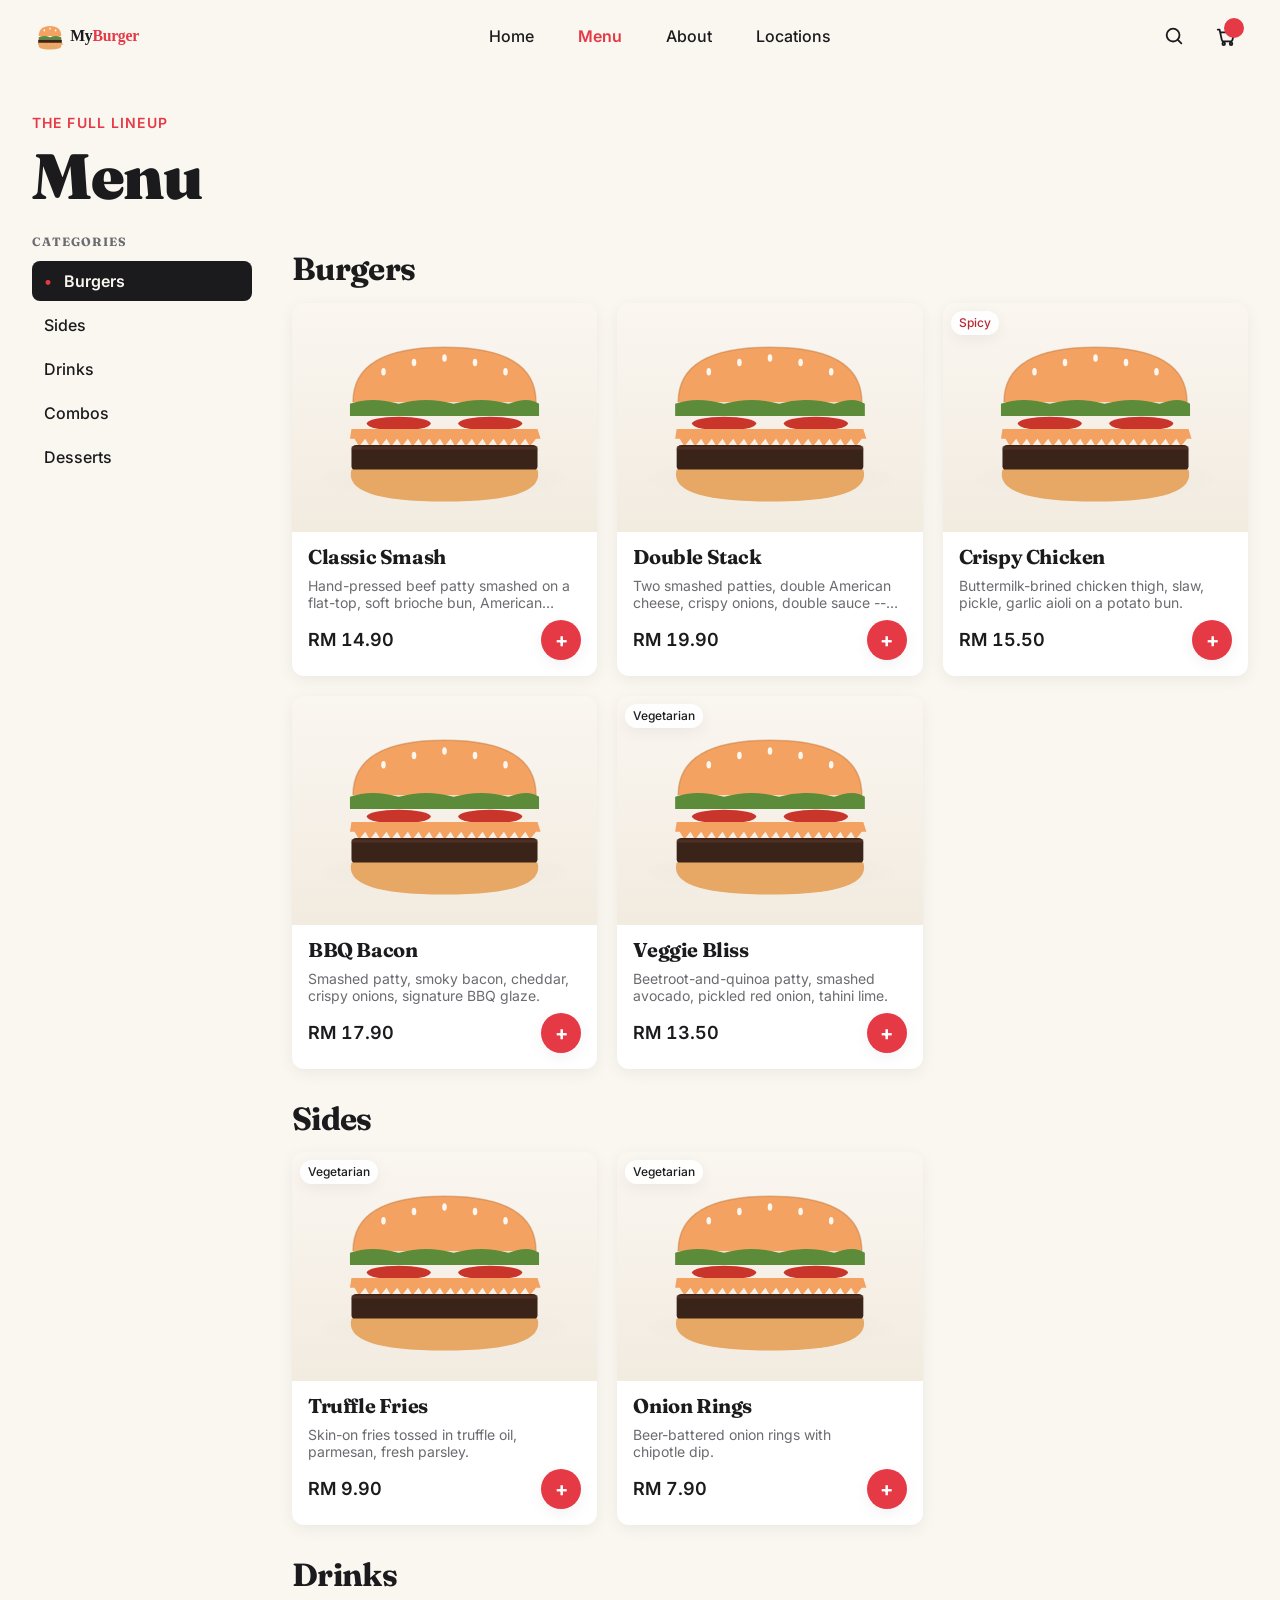
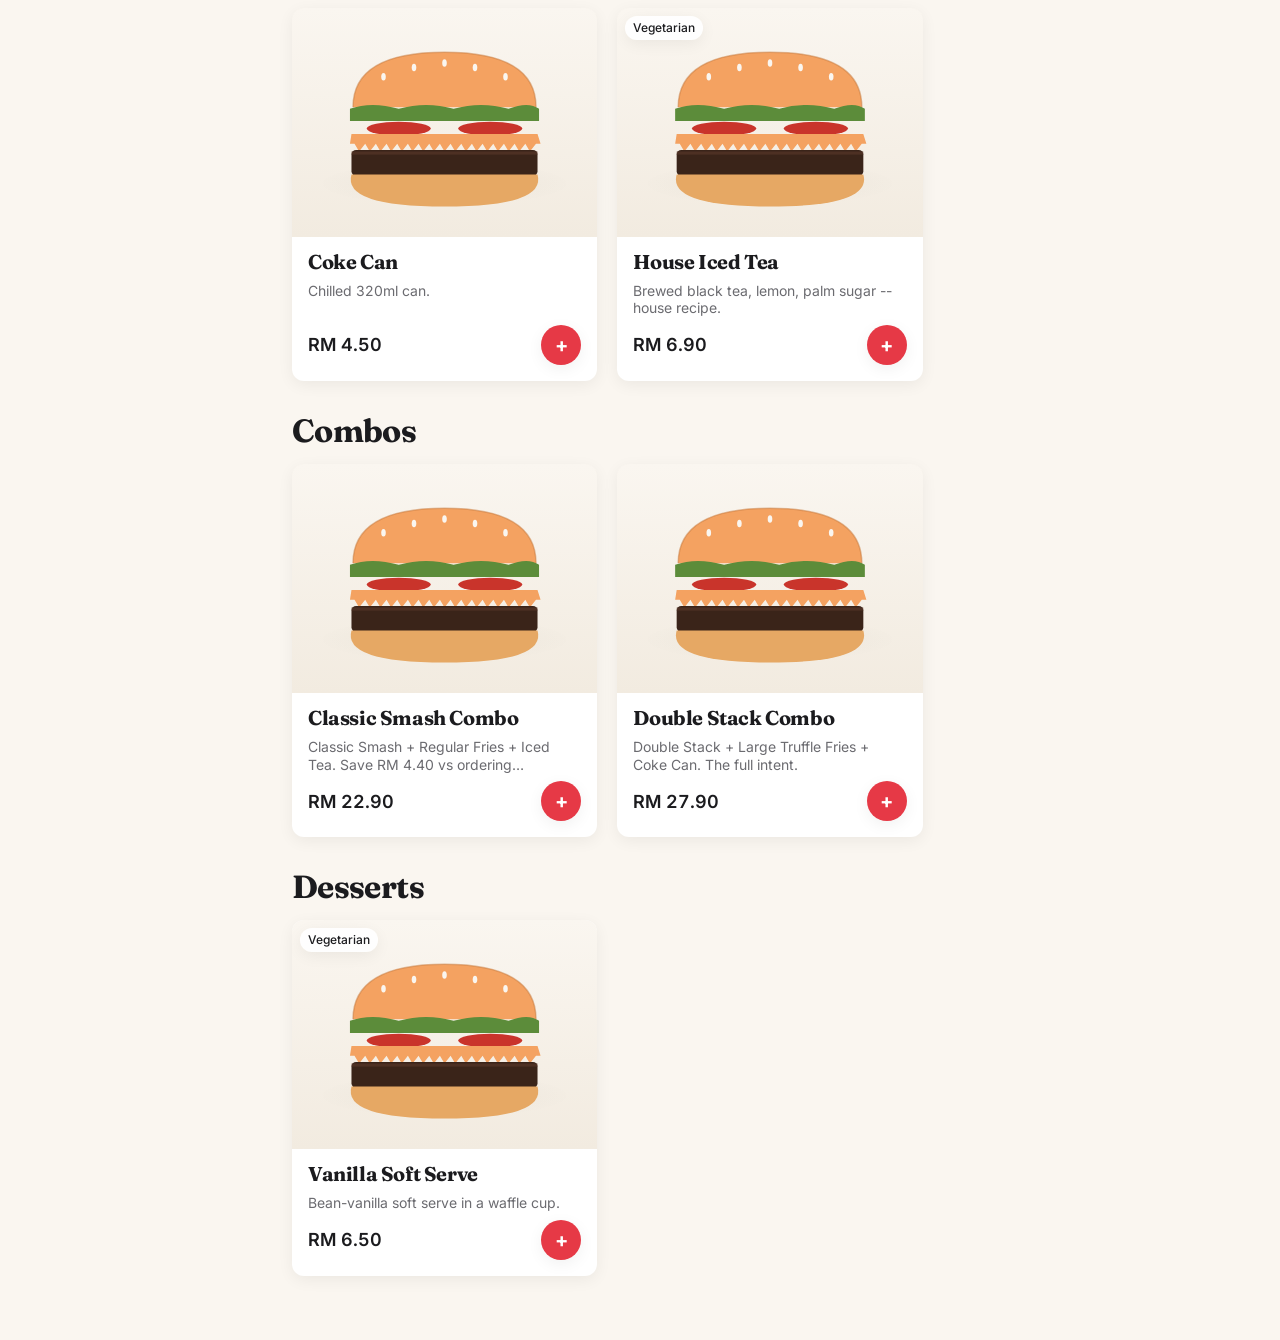
==== commit 244908b1: "[Phase 3/Task 5] Customization surface -- modal/sheet hybrid with live price, qty, notes, modifier g" ====
--- a/menu.html
+++ b/menu.html
@@ -67,6 +67,7 @@
   <script src="/assets/js/api.js"></script>
   <script src="/assets/js/ui.js"></script>
   <script src="/assets/js/customer/nav.js"></script>
+  <script src="/assets/js/customer/customization.js"></script>
   <script src="/assets/js/customer/menu.js"></script>
   <script>
     document.addEventListener('DOMContentLoaded', function () {
--- a/assets/css/pages/menu.css
+++ b/assets/css/pages/menu.css
@@ -0,0 +1,481 @@
+/* ============================================================
+   MyBurger -- Menu (page overrides)
+   Sticky sidebar + product grid (desktop), horizontal pill
+   chips + 1-col card grid (mobile), product card with chips
+   and quick-add.
+   ============================================================ */
+
+
+/* ---------- Heading ---------- */
+
+.c-menu__heading {
+  padding-block: var(--sp-6) var(--sp-4);
+}
+
+@media (min-width: 1024px) {
+  .c-menu__heading {
+    padding-block: var(--sp-10) var(--sp-6);
+  }
+}
+
+.c-menu__eyebrow {
+  font-family: var(--font-body);
+  font-size: var(--fs-14);
+  font-weight: var(--fw-semibold);
+  letter-spacing: var(--tracking-caps);
+  text-transform: uppercase;
+  color: var(--clr-red);
+  margin-bottom: var(--sp-2);
+}
+
+.c-menu__title {
+  font-family: var(--font-display);
+  font-size: clamp(var(--fs-32), 5vw, var(--fs-64));
+  font-weight: var(--fw-black);
+  line-height: var(--lh-tight);
+  letter-spacing: var(--tracking-tight);
+  color: var(--clr-char);
+}
+
+
+/* ---------- Mobile chips row (sticky under top-nav) ---------- */
+
+.c-menu__chips {
+  display: flex;
+  gap: var(--sp-2);
+  padding: var(--sp-3) var(--sp-4);
+  overflow-x: auto;
+  scrollbar-width: none;
+  position: sticky;
+  top: var(--nav-height-mobile);
+  z-index: calc(var(--z-sticky) - 1);
+  background-color: var(--bg-page);
+  border-bottom: 1px solid var(--border-default);
+  -webkit-overflow-scrolling: touch;
+}
+
+.c-menu__chips::-webkit-scrollbar {
+  display: none;
+}
+
+@media (min-width: 1024px) {
+  .c-menu__chips {
+    display: none;
+  }
+}
+
+
+/* ---------- Desktop layout (sticky sidebar + content) ---------- */
+
+.c-menu__layout {
+  display: grid;
+  grid-template-columns: 1fr;
+  gap: var(--sp-6);
+  padding-bottom: var(--sp-12);
+}
+
+@media (min-width: 1024px) {
+  .c-menu__layout {
+    grid-template-columns: 220px 1fr;
+    gap: var(--sp-10);
+    padding-bottom: var(--sp-16);
+  }
+}
+
+
+/* ---------- Sidebar ---------- */
+
+.c-menu__sidebar {
+  display: none;
+}
+
+@media (min-width: 1024px) {
+  .c-menu__sidebar {
+    display: block;
+    position: sticky;
+    top: calc(var(--nav-height-desktop) + var(--sp-6));
+    align-self: start;
+    max-height: calc(100dvh - var(--nav-height-desktop) - var(--sp-8));
+    overflow-y: auto;
+  }
+}
+
+.c-menu__sidebar-title {
+  font-family: var(--font-display);
+  font-size: var(--fs-12);
+  font-weight: var(--fw-bold);
+  letter-spacing: var(--tracking-caps);
+  text-transform: uppercase;
+  color: var(--clr-muted);
+  margin-bottom: var(--sp-3);
+}
+
+.c-menu__sidebar-list {
+  list-style: none;
+  display: flex;
+  flex-direction: column;
+  gap: var(--sp-1);
+}
+
+.c-menu__sidebar-link {
+  display: flex;
+  align-items: center;
+  gap: var(--sp-2);
+  padding: var(--sp-2) var(--sp-3);
+  border-radius: var(--radius-input);
+  font-size: var(--fs-16);
+  font-weight: var(--fw-medium);
+  color: var(--text-primary);
+  cursor: pointer;
+  transition: background-color var(--dur-fast) var(--ease-out);
+}
+
+.c-menu__sidebar-link:hover {
+  background-color: var(--clr-cream-200);
+}
+
+.c-menu__sidebar-link.is-active {
+  background-color: var(--clr-char);
+  color: var(--clr-cream);
+  font-weight: var(--fw-semibold);
+}
+
+.c-menu__sidebar-link.is-active::before {
+  content: '\2022';
+  margin-right: var(--sp-1);
+  color: var(--clr-red);
+}
+
+
+/* ---------- Content -- one section per category ---------- */
+
+.c-menu__section {
+  scroll-margin-top: calc(var(--nav-height-desktop) + var(--sp-6));
+  padding-top: var(--sp-4);
+}
+
+.c-menu__section + .c-menu__section {
+  padding-top: var(--sp-8);
+}
+
+.c-menu__section-title {
+  font-family: var(--font-display);
+  font-size: var(--fs-28);
+  font-weight: var(--fw-bold);
+  letter-spacing: var(--tracking-tight);
+  color: var(--clr-char);
+  margin-bottom: var(--sp-4);
+}
+
+@media (min-width: 1024px) {
+  .c-menu__section-title {
+    font-size: var(--fs-32);
+  }
+}
+
+.c-menu__grid {
+  display: grid;
+  grid-template-columns: 1fr;
+  gap: var(--sp-4);
+}
+
+@media (min-width: 640px) {
+  .c-menu__grid {
+    grid-template-columns: repeat(2, 1fr);
+  }
+}
+
+@media (min-width: 1024px) {
+  .c-menu__grid {
+    grid-template-columns: repeat(3, 1fr);
+    gap: var(--sp-5);
+  }
+}
+
+
+/* ---------- Menu card (composes .card primitive) ---------- */
+
+.c-menu-card {
+  display: flex;
+  flex-direction: column;
+  background-color: var(--bg-surface);
+  border-radius: var(--radius-card);
+  box-shadow: var(--shadow-rest);
+  overflow: hidden;
+  cursor: pointer;
+  transition:
+    box-shadow var(--dur-base) var(--ease-out),
+    transform  var(--dur-base) var(--ease-out);
+}
+
+.c-menu-card:hover {
+  box-shadow: var(--shadow-hover);
+  transform: translateY(-2px);
+}
+
+.c-menu-card__media {
+  position: relative;
+  aspect-ratio: 4 / 3;
+  background-color: var(--bg-surface-alt);
+  overflow: hidden;
+}
+
+@media (max-width: 639px) {
+  .c-menu-card__media {
+    aspect-ratio: 4 / 5;
+  }
+}
+
+.c-menu-card__media img {
+  width: 100%;
+  height: 100%;
+  object-fit: cover;
+  transition: transform var(--dur-slow) var(--ease-out);
+}
+
+.c-menu-card:hover .c-menu-card__media img {
+  transform: scale(1.03);
+}
+
+.c-menu-card__chips {
+  position: absolute;
+  top: var(--sp-2);
+  left: var(--sp-2);
+  display: flex;
+  gap: var(--sp-1);
+}
+
+.c-menu-card__chips .pill {
+  min-height: 24px;
+  padding: 2px var(--sp-2);
+  font-size: var(--fs-12);
+  background-color: rgba(255, 255, 255, 0.92);
+  box-shadow: var(--shadow-rest);
+}
+
+.c-menu-card__sold-out {
+  position: absolute;
+  top: var(--sp-2);
+  right: var(--sp-2);
+  background-color: var(--clr-char);
+  color: var(--clr-cream);
+  font-size: var(--fs-12);
+  font-weight: var(--fw-bold);
+  letter-spacing: var(--tracking-caps);
+  text-transform: uppercase;
+  padding: 2px var(--sp-2);
+  border-radius: var(--radius-pill);
+}
+
+.c-menu-card__body {
+  display: flex;
+  flex-direction: column;
+  gap: var(--sp-2);
+  padding: var(--sp-3) var(--sp-4) var(--sp-4);
+  flex: 1;
+}
+
+.c-menu-card__title {
+  font-family: var(--font-display);
+  font-size: var(--fs-20);
+  font-weight: var(--fw-bold);
+  line-height: var(--lh-snug);
+  color: var(--text-primary);
+}
+
+.c-menu-card__desc {
+  font-size: var(--fs-14);
+  color: var(--text-secondary);
+  line-height: var(--lh-snug);
+  display: -webkit-box;
+  -webkit-line-clamp: 2;
+  -webkit-box-orient: vertical;
+  overflow: hidden;
+  flex: 1;
+}
+
+.c-menu-card__footer {
+  display: flex;
+  align-items: center;
+  justify-content: space-between;
+  gap: var(--sp-2);
+  margin-top: auto;
+}
+
+.c-menu-card__price {
+  font-size: var(--fs-18);
+  font-weight: var(--fw-semibold);
+  font-variant-numeric: tabular-nums;
+  color: var(--text-primary);
+}
+
+.c-menu-card.is-disabled {
+  opacity: 0.6;
+  pointer-events: none;
+}
+
+
+/* ---------- Empty / loading state ---------- */
+
+.c-menu__empty {
+  padding: var(--sp-12) 0;
+  text-align: center;
+  color: var(--text-secondary);
+  font-size: var(--fs-16);
+}
+
+
+/* ============================================================
+   Customization surface (rendered into ui.modal or ui.sheet)
+   ============================================================ */
+
+.mb-cust {
+  display: flex;
+  flex-direction: column;
+  width: min(560px, calc(100vw - var(--sp-6)));
+  max-height: min(92dvh, 760px);
+  background-color: var(--bg-surface);
+  border-radius: var(--radius-card);
+  overflow: hidden;
+}
+
+.surface--sheet .mb-cust {
+  width: 100%;
+  border-bottom-left-radius: 0;
+  border-bottom-right-radius: 0;
+}
+
+.mb-cust__header {
+  display: flex;
+  align-items: flex-start;
+  gap: var(--sp-3);
+  padding: var(--sp-4) var(--sp-5);
+  border-bottom: 1px solid var(--border-default);
+}
+
+.mb-cust__header-text {
+  flex: 1;
+  display: flex;
+  flex-direction: column;
+  gap: var(--sp-1);
+}
+
+.mb-cust__title {
+  font-family: var(--font-display);
+  font-size: var(--fs-24);
+  font-weight: var(--fw-bold);
+  color: var(--text-primary);
+}
+
+.mb-cust__subtitle {
+  font-size: var(--fs-14);
+  color: var(--text-secondary);
+}
+
+.mb-cust__body {
+  flex: 1;
+  overflow-y: auto;
+  padding: var(--sp-4) var(--sp-5) var(--sp-5);
+  display: flex;
+  flex-direction: column;
+  gap: var(--sp-5);
+}
+
+.mb-cust__media {
+  aspect-ratio: 16 / 9;
+  border-radius: var(--radius-card);
+  overflow: hidden;
+  background-color: var(--bg-surface-alt);
+}
+
+.mb-cust__media img {
+  width: 100%;
+  height: 100%;
+  object-fit: cover;
+}
+
+.mb-cust__price-row {
+  display: flex;
+  align-items: baseline;
+  justify-content: space-between;
+  padding-bottom: var(--sp-3);
+  border-bottom: 1px solid var(--border-default);
+}
+
+.mb-cust__price-label {
+  font-size: var(--fs-14);
+  color: var(--text-secondary);
+}
+
+.mb-cust__price-value {
+  font-size: var(--fs-20);
+  font-weight: var(--fw-semibold);
+  font-variant-numeric: tabular-nums;
+  color: var(--text-primary);
+}
+
+.mb-cust__group {
+  display: flex;
+  flex-direction: column;
+  gap: var(--sp-2);
+}
+
+.mb-cust__group-header {
+  display: flex;
+  align-items: baseline;
+  justify-content: space-between;
+  gap: var(--sp-3);
+}
+
+.mb-cust__group-title {
+  font-family: var(--font-display);
+  font-size: var(--fs-18);
+  font-weight: var(--fw-bold);
+  color: var(--text-primary);
+}
+
+.mb-cust__group-hint {
+  font-size: var(--fs-12);
+  color: var(--text-secondary);
+}
+
+.mb-cust__options {
+  display: grid;
+  grid-template-columns: 1fr;
+  gap: var(--sp-1);
+}
+
+@media (min-width: 480px) {
+  .mb-cust__options {
+    grid-template-columns: 1fr 1fr;
+  }
+}
+
+.mb-cust__option {
+  width: 100%;
+}
+
+.mb-cust__notes,
+.mb-cust__qty {
+  display: flex;
+  flex-direction: column;
+  gap: var(--sp-2);
+}
+
+.mb-cust__qty {
+  flex-direction: row;
+  align-items: center;
+  justify-content: space-between;
+}
+
+.mb-cust__footer {
+  padding: var(--sp-4) var(--sp-5);
+  background-color: var(--bg-surface);
+  border-top: 1px solid var(--border-default);
+  position: sticky;
+  bottom: 0;
+}
+
+.mb-cust__total-value {
+  font-variant-numeric: tabular-nums;
+}
